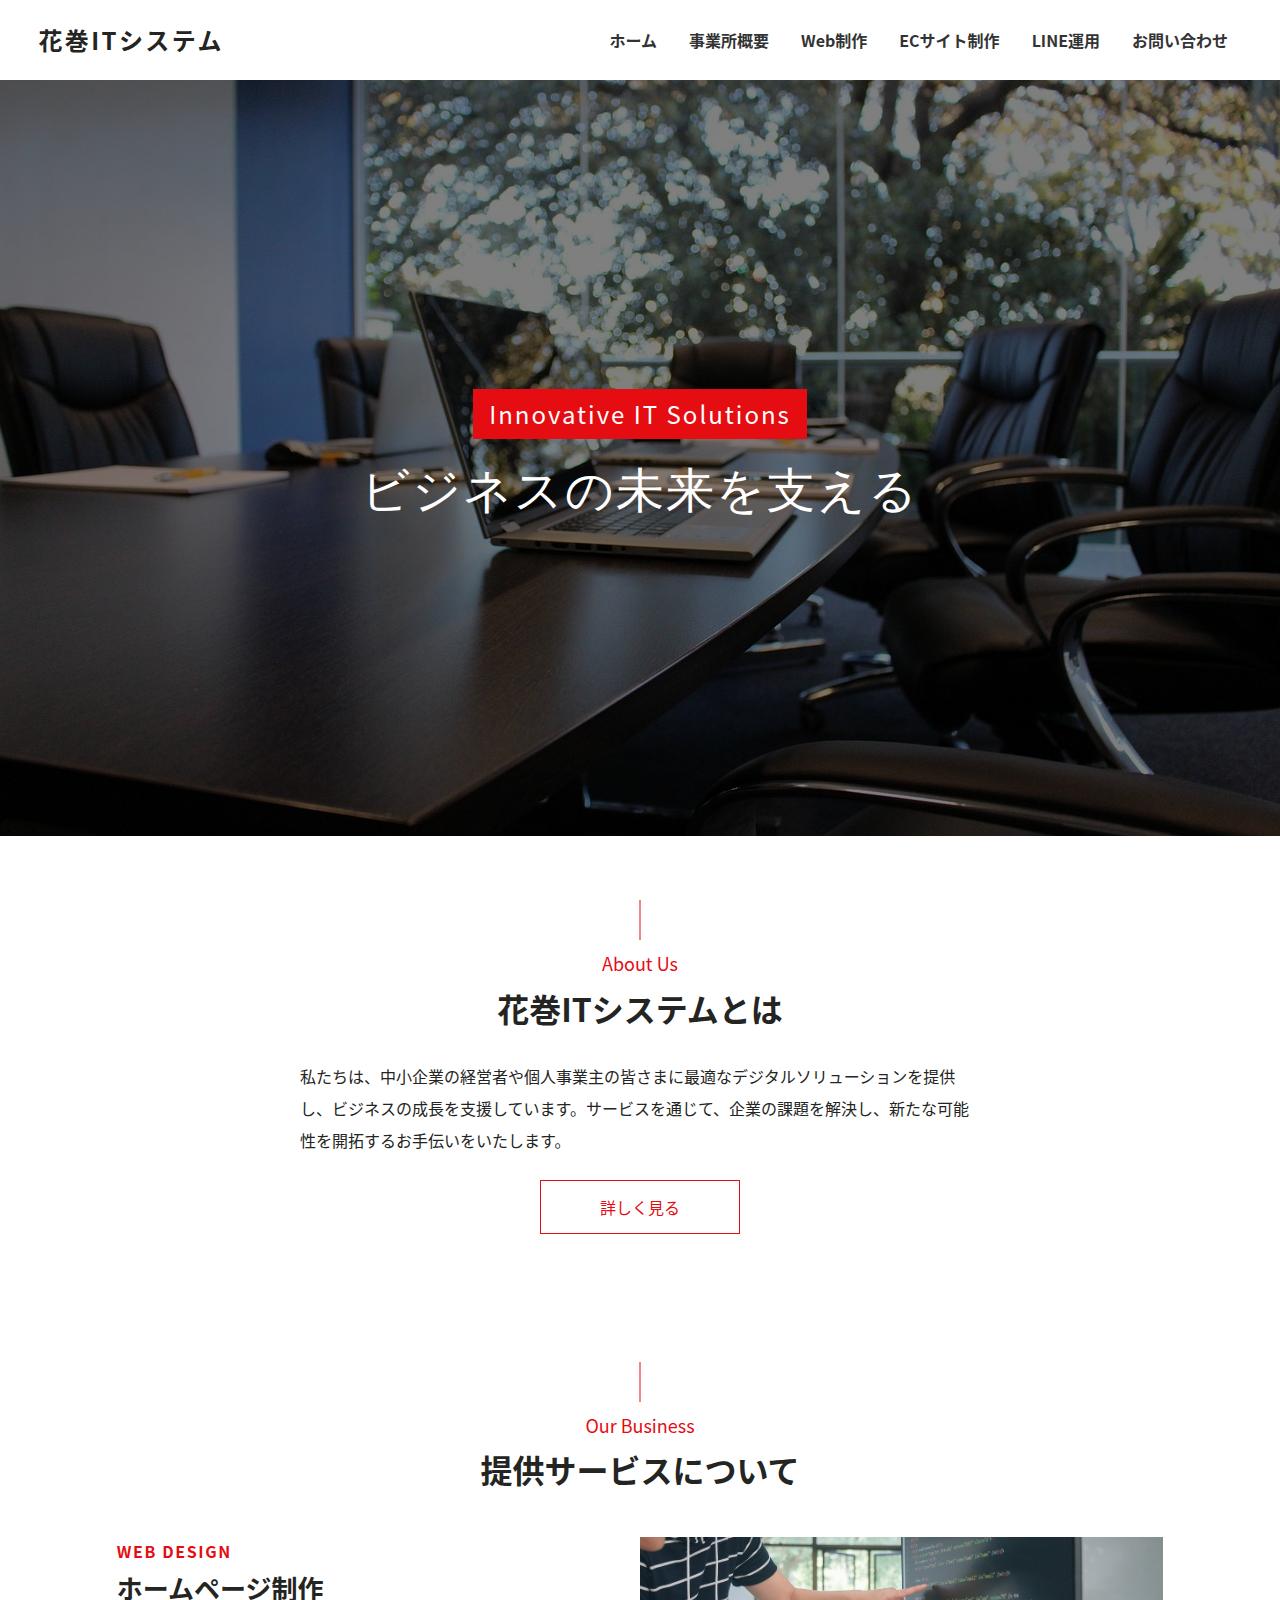
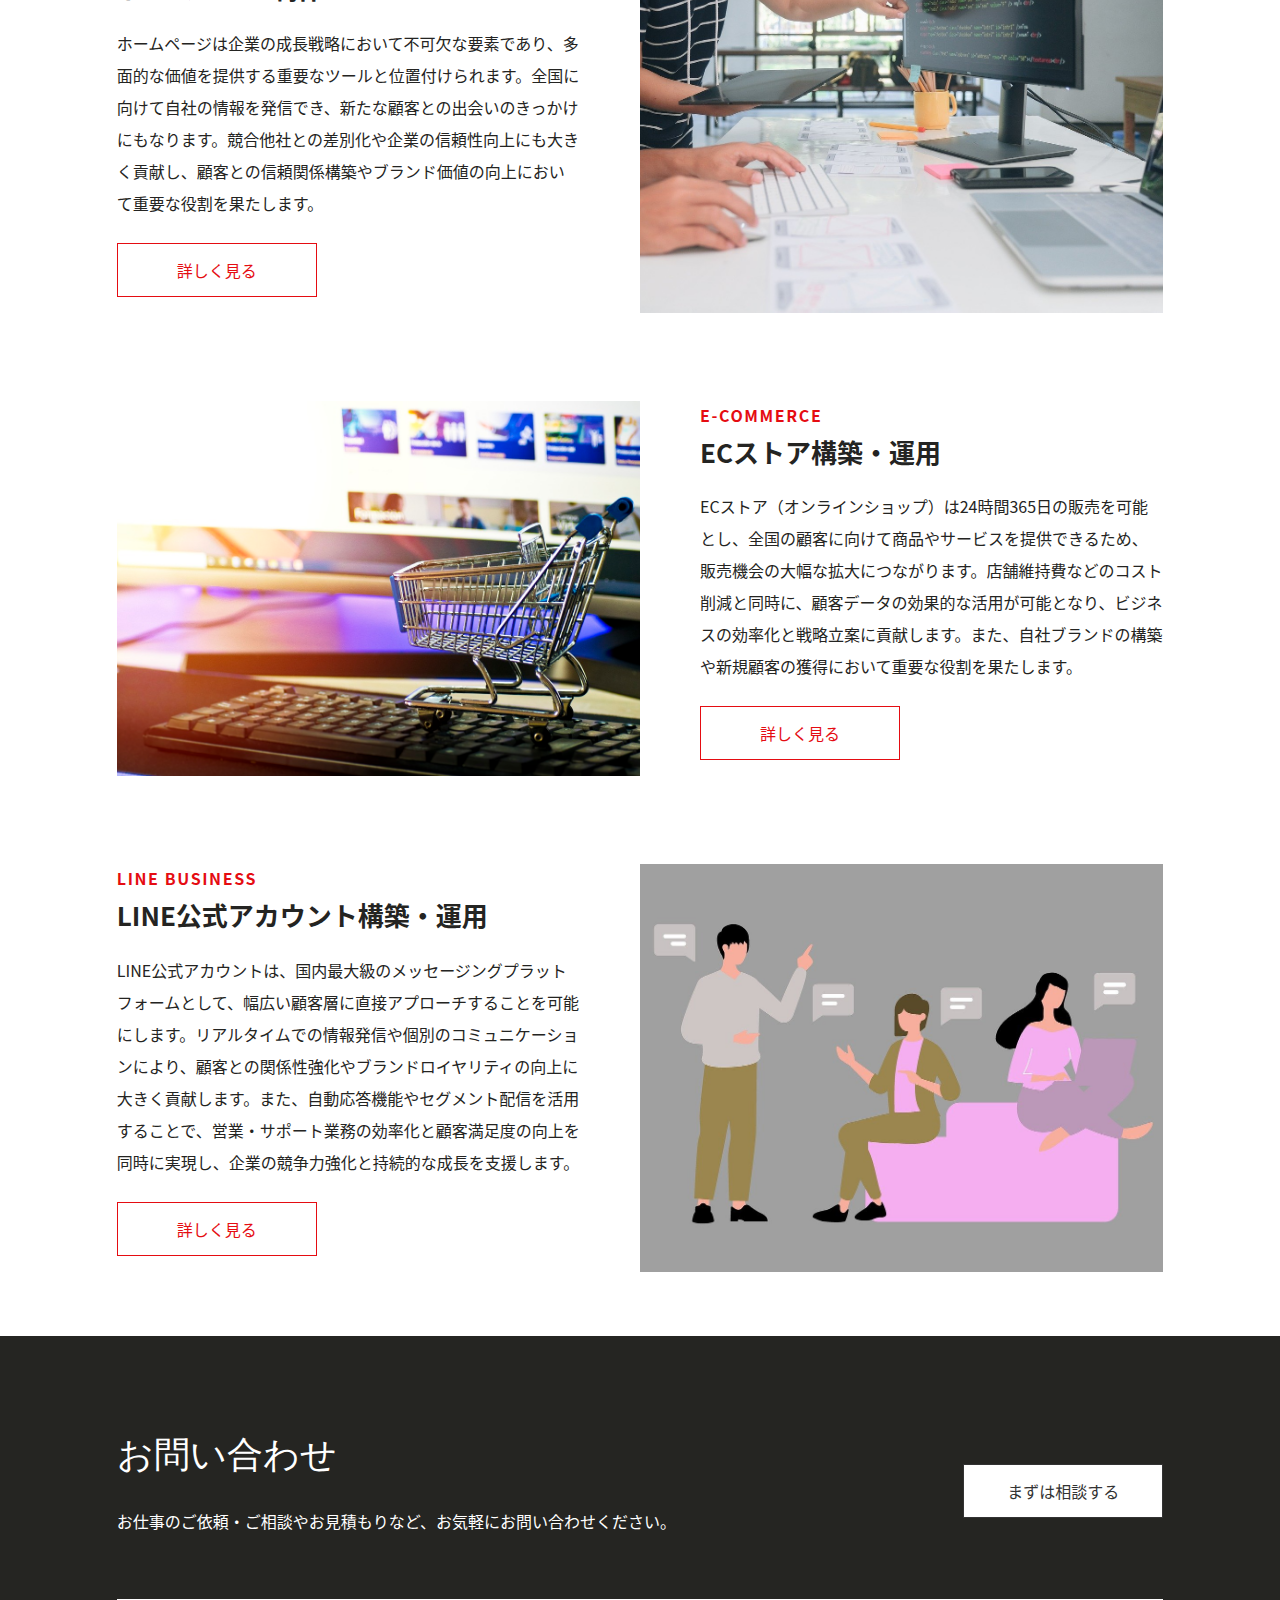
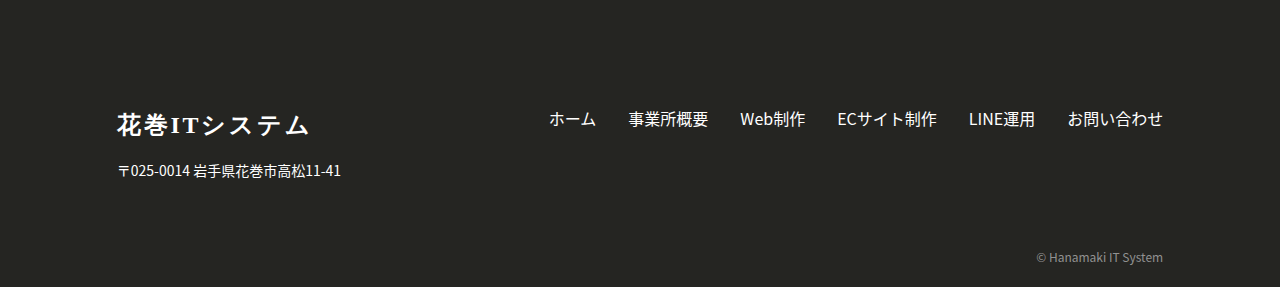
==== index.html @ 88985785 "initial commit" ====
<!DOCTYPE html>
<html lang="ja">
  <head>
    <meta charset="UTF-8" />
    <meta name="viewport" content="width=device-width, initial-scale=1.0" />

    <title>花巻ITシステム</title>

    <link rel="stylesheet" href="css/style.css" />
  </head>
  <body>
    <header class="l-header js-header">
      <div class="l-header__inner">
        <h1 class="l-header__logo">
          <a href="index.html">花巻ITシステム</a>
        </h1>
        <!-- /.l-header__logo -->

        <button
          type="button"
          class="c-hamburger js-btn"
          aria-label="Navigation"
        >
          <span class="c-hamburger__line"></span
          ><!-- /.c-hamburger__line --></button
        ><!-- /.c-hamburger -->
      </div>
      <!-- /.l-header__inner -->

      <nav class="l-header__nav">
        <ul class="l-header__menu">
          <li><a href="index.html">ホーム</a></li>
          <li><a href="company.html">事業所概要</a></li>
          <li><a href="service-web.html">Web制作</a></li>
          <li><a href="service-ec.html">ECサイト制作</a></li>
          <li><a href="service-line.html">LINE運用</a></li>
          <li><a href="contact.html">お問い合わせ</a></li>
        </ul>
        <!-- /.l-header__menu -->
      </nav>
    </header>
    <!-- /.l-header -->

    <div class="p-mainVisual">
      <div class="l-inner">
        <div class="p-mainVisual__copy">
          <p>innovative IT solutions</p>
          <h1>ビジネスの未来を支える</h1>
        </div>
        <!-- /.p-mainVisual__copy -->
      </div>
      <!-- /.l-inner -->
    </div>
    <!-- /.p-mainVisual -->

    <div class="p-about-top">
      <div class="l-inner">
        <div class="c-heading-top">
          <span class="c-heading-top-en">about us</span
          ><!-- /.c-heading-top-en -->
          <h2 class="c-heading-top-h2">花巻ITシステムとは</h2>
          <!-- /.c-heading-top-h2 -->
        </div>
        <!-- /.c-heading-top -->

        <div class="c-rich-text">
          <p>
            私たちは、中小企業の経営者や個人事業主の皆さまに最適なデジタルソリューションを提供し、ビジネスの成長を支援しています。サービスを通じて、企業の課題を解決し、新たな可能性を開拓するお手伝いをいたします。
          </p>
        </div>
        <!-- /.c-rich-text -->

        <div class="c-button c-button-center">
          <a href="" class="c-button-link">詳しく見る</a
          ><!-- /.c-button-link -->
        </div>
        <!-- /.c-button -->
      </div>
      <!-- /.l-inner -->
    </div>
    <!-- /.p-about-top -->

    <div class="p-service-top">
      <div class="l-inner">
        <div class="c-heading-top">
          <span class="c-heading-top-en">our business</span
          ><!-- /.c-heading-top-en -->
          <h2 class="c-heading-top-h2">提供サービスについて</h2>
          <!-- /.c-heading-top-h2 -->
        </div>
        <!-- /.c-heading-top -->

        <div class="p-service-top-contents">
          <div class="p-service-top-item">
            <div class="p-top-service-item-texts">
              <div class="p-service-top-item-heading">
                <span>web design</span>
                <h3>ホームページ制作</h3>
              </div>
              <!-- /.p-service-top-item-heading -->

              <div class="p-service-top-item-text">
                <p>
                  ホームページは企業の成長戦略において不可欠な要素であり、多面的な価値を提供する重要なツールと位置付けられます。全国に向けて自社の情報を発信でき、新たな顧客との出会いのきっかけにもなります。競合他社との差別化や企業の信頼性向上にも大きく貢献し、顧客との信頼関係構築やブランド価値の向上において重要な役割を果たします。
                </p>
              </div>
              <!-- /.p-service-top-item-text -->

              <div class="c-button">
                <a href="" class="c-button-link">詳しく見る</a
                ><!-- /.c-button-link -->
              </div>
              <!-- /.c-button -->
            </div>
            <!-- /.p-top-service-item-texts -->

            <div class="p-top-service-item-media">
              <img src="images/top/top-service01.jpg" alt="" />
            </div>
            <!-- /.p-top-service-item-media -->
          </div>
          <!-- /.p-service-top-item -->

          <div class="p-service-top-item">
            <div class="p-top-service-item-texts">
              <div class="p-service-top-item-heading">
                <span>e-commerce</span>
                <h3>ECストア構築・運用</h3>
              </div>
              <!-- /.p-service-top-item-heading -->

              <div class="p-service-top-item-text">
                <p>
                  ECストア（オンラインショップ）は24時間365日の販売を可能とし、全国の顧客に向けて商品やサービスを提供できるため、販売機会の大幅な拡大につながります。店舗維持費などのコスト削減と同時に、顧客データの効果的な活用が可能となり、ビジネスの効率化と戦略立案に貢献します。また、自社ブランドの構築や新規顧客の獲得において重要な役割を果たします。
                </p>
              </div>

              <!-- /.p-service-top-item-text -->

              <div class="c-button">
                <a href="" class="c-button-link">詳しく見る</a
                ><!-- /.c-button-link -->
              </div>
              <!-- /.c-button -->
            </div>
            <!-- /.p-top-service-item-texts -->

            <div class="p-top-service-item-media">
              <img src="images/top/top-service02.jpg" alt="" />
            </div>
            <!-- /.p-top-service-item-media -->
          </div>
          <!-- /.p-service-top-item -->

          <div class="p-service-top-item">
            <div class="p-top-service-item-texts">
              <div class="p-service-top-item-heading">
                <span>line business</span>
                <h3>LINE公式アカウント構築・運用</h3>
              </div>
              <!-- /.p-service-top-item-heading -->

              <div class="p-service-top-item-text">
                <p>
                  LINE公式アカウントは、国内最大級のメッセージングプラットフォームとして、幅広い顧客層に直接アプローチすることを可能にします。リアルタイムでの情報発信や個別のコミュニケーションにより、顧客との関係性強化やブランドロイヤリティの向上に大きく貢献します。また、自動応答機能やセグメント配信を活用することで、営業・サポート業務の効率化と顧客満足度の向上を同時に実現し、企業の競争力強化と持続的な成長を支援します。
                </p>
              </div>
              <!-- /.p-service-top-item-text -->

              <div class="c-button">
                <a href="" class="c-button-link">詳しく見る</a
                ><!-- /.c-button-link -->
              </div>
              <!-- /.c-button -->
            </div>
            <!-- /.p-top-service-item-texts -->

            <div class="p-top-service-item-media">
              <img src="images/top/top-service03.jpg" alt="" />
            </div>
            <!-- /.p-top-service-item-media -->
          </div>
          <!-- /.p-service-top-item -->
        </div>
        <!-- /.p-service-top-contents -->
      </div>
      <!-- /.l-inner -->
    </div>
    <!-- /.p-service-top -->

    <footer class="l-footer">
      <div class="l-footer__inner">
        <div class="c-cta">
          <div class="c-cta__texts">
            <h2 class="c-cta__heading">お問い合わせ</h2>
            <!-- /.c-cta__heading -->
            <p class="c-cta__text">
              お仕事のご依頼・ご相談やお見積もりなど、お気軽にお問い合わせください。
            </p>
            <!-- /.c-cta__text -->
          </div>
          <!-- /.c-cta__texts -->

          <div class="c-button">
            <a href="contact.html" class="c-button-link c-button-link-white"
              >まずは相談する</a
            ><!-- /.c-button__link-white -->
          </div>
          <!-- /.c-button -->
        </div>
        <!-- /.c-cta -->

        <div class="l-footer__contents">
          <div class="l-footer__info">
            <h1 class="l-footer__logo">花巻ITシステム</h1>
            <!-- /.l-footer__logo -->
            <p class="l-footer__address">〒025-0014 岩手県花巻市高松11-41</p>
            <!-- /.l-footer__address -->
          </div>
          <!-- /.l-footer__info -->

          <nav class="l-footer__nav">
            <ul class="l-footer__menu">
              <li class="l-footer__item"><a href="index.html">ホーム</a></li>
              <!-- /.l-footer__item -->
              <li class="l-footer__item">
                <a href="company.html">事業所概要</a>
              </li>
              <!-- /.l-footer__item -->
              <li class="l-footer__item">
                <a href="service-web.html">Web制作</a>
              </li>
              <!-- /.l-footer__item -->
              <li class="l-footer__item">
                <a href="service-ec.html">ECサイト制作</a>
              </li>
              <!-- /.l-footer__item -->
              <li class="l-footer__item">
                <a href="service-line.html">LINE運用</a>
              </li>
              <!-- /.l-footer__item -->
              <li class="l-footer__item">
                <a href="contact.html">お問い合わせ</a>
              </li>
              <!-- /.l-footer__item -->
            </ul>
            <!-- /.l-footer__menu -->
          </nav>
          <!-- /.l-footer__nav -->
        </div>
        <!-- /.l-footer__contents -->

        <small class="l-footer__copy">&copy; Hanamaki IT System</small>
      </div>
      <!-- /.l-footer__inner -->
    </footer>
    <!-- /.l-footer -->

    <script
      src="https://code.jquery.com/jquery-3.6.3.min.js"
      integrity="sha256-pvPw+upLPUjgMXY0G+8O0xUf+/Im1MZjXxxgOcBQBXU="
      crossorigin="anonymous"
    ></script>
    <script src="js/main.js"></script>
  </body>
</html>
---- css/style.css ----
@charset "UTF-8";
/* A Modern CSS Reset */
*, *::before, *::after {
  box-sizing: border-box;
}

body, h1, h2, h3, h4, p, figure, blockquote, dl, dd {
  margin: 0;
}

ul[role=list], ol[role=list] {
  list-style: none;
}

html:focus-within {
  scroll-behavior: smooth;
}

body {
  min-height: 100vh;
  text-rendering: optimizeSpeed;
  line-height: 1.5;
}

a:not([class]) {
  -webkit-text-decoration-skip: ink;
          text-decoration-skip-ink: auto;
}

img, picture {
  max-width: 100%;
  height: auto;
  display: block;
}

input, button, textarea, select {
  font: inherit;
}

@media (prefers-reduced-motion: reduce) {
  html:focus-within {
    scroll-behavior: auto;
  }
  *, *::before, *::after {
    animation-duration: 0.01ms !important;
    animation-iteration-count: 1 !important;
    transition-duration: 0.01ms !important;
    scroll-behavior: auto !important;
  }
}
ul, ol, dd {
  margin: 0;
  padding: 0;
  list-style: none;
}

input,
button,
select,
textarea {
  -webkit-appearance: none;
  -moz-appearance: none;
  appearance: none;
  background: transparent;
  border: none;
  border-radius: 0;
  font: inherit;
  outline: none;
}

textarea {
  resize: vertical;
}

input[type=checkbox],
input[type=radio] {
  display: none;
}

input[type=submit],
input[type=button],
label,
button,
select {
  cursor: pointer;
}

select::-ms-expand {
  display: none;
}

/*================================
	ブレイクポイント
=================================*/
/*================================
	色設定
=================================*/
/*================================
	全体共通
=================================*/
body {
  font-family: "Noto Sans", "Noto Sans CJK JP", "Noto Sans CJK JP Subset", "Yu Gothic Medium", "游ゴシック Medium", "Yu Gothic", "游ゴシック", YuGothic, "ヒラギノ角ゴ Pro W3", "Hiragino Kaku Gothic Pro", "メイリオ", "Meiryo";
  font-weight: 500;
  color: #242422;
  line-height: 1.75;
}

a {
  color: inherit;
  cursor: pointer;
  text-decoration: none;
}

li {
  list-style: none;
}

.l-header {
  height: 60px;
  width: 100%;
  z-index: 100;
  position: relative;
}

.l-header__inner {
  max-width: 1440px;
  margin: 0 auto;
}

.l-header__logo {
  width: 200px;
  font-size: clamp(1.25rem, 1.159rem + 0.45vw, 1.5rem);
  letter-spacing: 0.1em;
  position: absolute;
  top: 50%;
  left: 3%;
  transform: translateY(-50%);
  z-index: 1000;
}
.l-header__logo a {
  position: relative;
}
.l-header__logo img {
  width: 100px;
}

.l-header__menu li {
  font-weight: bold;
}

@media not all and (min-width: 1024px) {
  /* メニューのスタイリング */
  .l-header__inner {
    padding: 8px 16px;
    margin: 0 auto;
  }
  .l-header__nav {
    position: fixed;
    right: -100%; /* メニューの位置マイナス指定で画面外に */
    width: 100%;
    height: 100vh;
    background: #fff;
    transition: 0.3s;
  }
  .l-header__menu {
    display: flex;
    flex-direction: column;
    z-index: 100;
  }
  .l-header__menu li {
    display: flex;
    align-items: center;
    padding: 24px;
    border-bottom: 1px solid #ececec;
    letter-spacing: 0.1em;
    font-size: 14px;
    position: relative;
  }
  .l-header__menu li:first-child {
    border-top: 1px solid #ececec;
  }
  .l-header__menu a {
    position: relative;
    padding-left: 24px;
  }
  .l-header__menu a:before {
    position: absolute;
    content: "";
    width: 12px;
    height: 12px;
    background: url(../images/header/arrow-menu.svg) no-repeat center center/contain;
    left: 0;
    top: 50%;
    transform: translateY(-50%);
  }
  .l-header__menu a:hover {
    color: #e50c12;
  }
  .l-header__nav.open {
    position: absolute;
    right: 0; /* メニューオープン時位置0にして画面内に */
    z-index: 100;
    top: 60px;
  }
}
/* 1024px以上のスタイリング */
@media (min-width: 1024px) {
  .l-header {
    height: 80px;
  }
  .l-header__logo {
    width: 300px;
  }
  .l-header__nav {
    display: flex;
    position: static;
    justify-content: flex-end;
    height: 80px;
    margin-right: 36px;
  }
  .l-header__menu {
    /* メニューを横に */
    display: flex;
    justify-content: flex-end;
    flex-direction: row;
    align-items: center;
    background: none;
  }
  .l-header__menu li {
    color: #333;
    padding: 16px;
    border-bottom: none;
  }
  .l-header__menu li:hover {
    color: #e50c12;
  }
}
.current-menu-item {
  color: #e50c12;
}

.l-inner {
  max-width: 1200px;
  padding-right: 6%;
  padding-left: 6%;
  margin: 0 auto;
}

.l-footer {
  background: #252522;
  padding: 64px 0 12px;
}

.l-footer__inner {
  max-width: 1200px;
  padding-right: 6%;
  padding-left: 6%;
  margin: 0 auto;
}

.l-footer__contents {
  color: #fff;
  margin-top: 64px;
  display: flex;
  flex-direction: column;
  gap: 24px;
}

.l-footer__logo {
  font-family: "Cormorant Garamond", serif;
  font-size: clamp(1.2rem, 0.5rem + 1.25vw, 1.5rem);
  color: #fff;
  letter-spacing: 0.175rem;
}

.l-footer__address {
  margin-top: 12px;
  font-size: 14px;
}

.l-footer__item {
  margin-bottom: 16px;
}

.l-footer__copy {
  font-size: 12px;
  color: #919191;
  margin-top: 40px;
  display: block;
}

@media (min-width: 1024px) {
  .l-footer {
    padding: 88px 0 20px;
  }
  .l-footer__contents {
    flex-direction: row;
    justify-content: space-between;
    padding-top: 40px;
  }
  .l-footer__menu {
    display: flex;
    gap: 32px;
  }
  .l-footer__copy {
    margin-top: 64px;
    text-align: right;
  }
}
.l-footer-contact {
  background: #fff;
  padding: 0 0 12px;
}
.l-footer-contact .l-footer__copy {
  text-align: center;
}

.l-pageHeader {
  padding: 56px 0;
  background: #0d2d71;
  position: relative;
  z-index: 1;
}
.l-pageHeader:after {
  content: "";
  position: absolute;
  top: 0;
  left: 0;
  height: 100%;
  width: 100%;
  background: rgba(0, 0, 0, 0.4);
  z-index: 1;
}

.l-pageHeader__text {
  color: #fff;
  text-align: center;
  z-index: 2;
  position: relative;
}
.l-pageHeader__text h2 {
  font-weight: normal;
  line-height: 1.2;
  font-size: clamp(1.375rem, 0.966rem + 2.05vw, 2.5rem);
  letter-spacing: 2px;
}
.l-pageHeader__text span {
  color: #fff;
  letter-spacing: 0.04em;
  font-size: clamp(0.875rem, 0.784rem + 0.45vw, 1.125rem);
  text-transform: capitalize;
}

.l-pageHeader__heading {
  text-align: center;
}
.l-pageHeader__heading span {
  font-size: 24px;
  text-transform: uppercase;
  color: #fff;
  font-weight: bold;
  line-height: 1.1;
  letter-spacing: 1px;
  text-shadow: 0 0 20px rgba(0, 0, 0, 0.6);
}

@media (min-width: 1024px) {
  .l-pageHeader {
    padding: 64px 0;
  }
}
/* ハンバーガーメニュー */
.c-hamburger {
  position: absolute;
  z-index: 100;
  right: 0;
  top: 0;
  width: 60px;
  height: 60px;
  background-color: #fff;
  border: 0;
  outline: 0;
  cursor: pointer;
  display: flex;
  flex-direction: column;
  justify-content: center;
}

/* ハンバーガーメニューの基準線 */
.c-hamburger__line {
  display: block;
  position: relative;
  width: 24px;
  height: 1px;
  background-color: #e50c12;
  transition: 0.2s;
  margin: 0 auto;
}

/* ハンバーガーメニューの上下線 */
.c-hamburger__line::before, .c-hamburger__line::after {
  content: "";
  position: absolute;
  width: 100%;
  height: 1px;
  background-color: #e50c12;
  transition: 0.5s;
  left: 0;
}

.c-hamburger__line::before {
  transform: translateY(-10px); /* 上の線の位置 */
}

.c-hamburger__line::after {
  transform: translateY(10px); /* 下の線の位置 */
}

/* メニューオープン時 */
.c-hamburger__line.open {
  background-color: transparent; /* 真ん中の線を透明に */
}

.c-hamburger__line.open::before, .c-hamburger__line.open::after {
  content: "";
  background-color: #e50c12;
  transition: 0.2s;
}

.c-hamburger__line.open::before {
  transform: rotate(45deg); /* 上の線を傾ける */
}

.c-hamburger__line.open::after {
  transform: rotate(-45deg); /* したの線を傾ける */
}

@media (min-width: 1024px) {
  .c-hamburger {
    display: none;
  }
}
.c-button {
  position: relative;
}
@media (min-width: 768px) {
  .c-button {
    width: 200px;
  }
}

.c-button-link {
  color: #e50c12;
  text-align: center;
  background: #fff;
  border: 1px solid #e50c12;
  padding: 12px 16px;
  letter-spacing: 0.1sem;
  margin: 24px auto 0;
  display: block;
  transition: 0.4s;
  position: relative;
}
@media (min-width: 768px) {
  .c-button-link {
    width: 200px;
    margin-left: 0;
  }
}
.c-button-link:hover {
  background: #333;
  color: #fff;
  border: 1px solid #333;
}

.c-button-center {
  margin-left: auto;
  margin-right: auto;
}

.c-button-link-white {
  color: #333;
  border: 1px solid #333;
}
.c-button-link-white:hover {
  color: #333;
  background: #ddd;
  text-decoration: underline;
}

.c-cta {
  color: #fff;
  border-bottom: 1px solid #fff;
  padding-bottom: 88px;
}

.c-cta__heading {
  font-family: "游明朝", "Yu Mincho", YuMincho, "Hiragino Mincho Pro", serif;
  font-weight: normal;
  font-size: clamp(1.5rem, 0.75rem + 1.88vw, 2.25rem);
}

.c-cta__text {
  margin-top: clamp(0.75rem, 0.25rem + 1.25vw, 1.25rem);
}

@media (min-width: 1024px) {
  .c-cta {
    display: flex;
    justify-content: space-between;
    align-items: center;
    padding-bottom: 64px;
  }
}
.c-section {
  padding: 40px 0;
}

.c-section + .c-section {
  padding-top: 0;
}

.c-section__heading h2 {
  position: relative;
  text-align: center;
  padding-top: 16px;
}

@media (min-width: 1024px) {
  .c-section {
    padding: 64px 0;
  }
}
.c-table {
  padding: 32px 0;
}

.c-table table {
  border-collapse: collapse;
  width: 100%;
  max-width: 640px;
  margin: 0 auto;
}
.c-table table th {
  text-align: left;
}
.c-table table th span {
  font-size: 14px;
}
.c-table table td span {
  font-size: 14px;
}

@media not all and (min-width: 1024px) {
  .c-table tr {
    border-top: 1px solid #eaeaea;
    border-bottom: 1px solid #eaeaea;
  }
  .c-table th {
    display: block;
    padding: 20px 12px 8px;
    font-size: 18px;
  }
  .c-table td {
    display: block;
    padding: 8px 0 20px 12px;
  }
}
@media (min-width: 1024px) {
  .c-table th {
    padding: 24px;
    border-top: 1px solid #eaeaea;
    border-bottom: 1px solid #eaeaea;
    width: 160px;
    vertical-align: top;
  }
  .c-table td {
    padding: 24px;
    border-top: 1px solid #eaeaea;
    border-bottom: 1px solid #eaeaea;
  }
}
.c-table__list li {
  position: relative;
  padding-left: 12px;
  margin-top: 4px;
}
.c-table__list li:before {
  position: absolute;
  top: 50%;
  left: 0%;
  transform: translateY(-50%);
  content: "";
  width: 4px;
  height: 4px;
  margin-right: 8px;
  display: inline-block;
  background-color: #333;
  border-radius: 50%;
}

.c-article {
  padding: 40px 0 60px;
  max-width: 740px;
  margin: 0 auto;
}

.c-article__header h1 {
  font-size: 20px;
  padding-top: 12px;
}

.c-article__thumb {
  margin-top: 16px;
}
.c-article__thumb img {
  margin-top: 32px;
  max-height: 440px;
  -o-object-fit: cover;
     object-fit: cover;
  width: 100%;
}

.c-article__body {
  margin-top: 32px;
}
.c-article__body h2 {
  font-size: 20px;
}
.c-article__body p {
  margin-top: 32px;
}
.c-article__body img {
  margin-top: 32px;
  max-height: 440px;
  -o-object-fit: cover;
     object-fit: cover;
  width: 100%;
}

@media (min-width: 1024px) {
  .c-article__header h1 {
    font-size: 28px;
  }
  .c-article__body h2 {
    font-size: 24px;
  }
}
.c-heading-top-en {
  display: block;
  text-align: center;
  font-size: clamp(0.875rem, 0.784rem + 0.45vw, 1.125rem);
  color: #e50c12;
  text-transform: capitalize;
  position: relative;
  padding-top: 32px;
}
@media (min-width: 768px) {
  .c-heading-top-en {
    padding-top: 48px;
  }
}
.c-heading-top-en::before {
  content: "";
  position: absolute;
  width: 1px;
  height: 24px;
  background-color: #e50c12;
  top: 0;
  left: 50%;
  transform: translateX(-50%);
}
@media (min-width: 768px) {
  .c-heading-top-en::before {
    height: 40px;
  }
}

.c-heading-top-h2 {
  text-align: center;
  font-size: clamp(1.25rem, 0.977rem + 1.36vw, 2rem);
}

.c-heading-top-white {
  color: #fff;
}

.c-rich-text {
  max-width: 680px;
  margin: 24px auto 0;
  line-height: 2;
}

.c-functions {
  padding: 60px 0 40px;
  background: #252522;
}

.c-functions__item {
  margin-bottom: 40px;
}
.c-functions__item img {
  margin: 0 auto;
  width: 120px;
}
.c-functions__item h3 {
  font-size: clamp(1.125rem, 1.08rem + 0.23vw, 1.25rem);
  text-align: center;
  margin-top: 16px;
  color: #fff;
}
.c-functions__item p {
  margin-top: 12px;
  padding: 8px 12px;
  background: #fafafa;
  border-radius: 4px;
}

@media (min-width: 768px) {
  .c-functions__content {
    display: flex;
    flex-wrap: wrap;
    justify-content: space-between;
  }
  .c-functions__item {
    position: relative;
    width: 44%;
  }
}
@media (min-width: 1024px) {
  .c-functions {
    padding: 120px 0;
  }
  .c-functions__item {
    width: 30%;
  }
  .c-functions__content {
    margin-top: 34px;
  }
}
.c-support {
  padding: 64px 0;
}

.c-support__item {
  margin-top: 16px;
}
.c-support__item h3 {
  font-size: clamp(1.125rem, 1.08rem + 0.23vw, 1.25rem);
  margin-top: 16px;
  position: relative;
}
.c-support__item h3:before {
  --_size: 1em;
  content: "";
  background: url(../images/common/check.svg) no-repeat center center/contain;
  margin-block: calc((1lh - var(--_size)) / 2);
  padding-right: 16px;
  margin-right: 12px;
}
.c-support__item p {
  margin-top: 8px;
}

@media (min-width: 768px) {
  .c-support__content {
    display: flex;
    justify-content: space-between;
    flex-wrap: wrap;
  }
  .c-support__item {
    width: 31%;
  }
}
.contactTable {
  width: 100%;
}

.contactTable tr {
  height: 100px; /*表組みのheightはmin-heightとして動作します（min-heightは無効）*/
}

.contactTable th {
  width: 32.4%;
  padding: 20px 40px 20px 0;
  vertical-align: middle;
}

.contactTable td {
  padding: 20px 0;
  vertical-align: middle;
}

.contactTable,
.contactTable tbody,
.contactTable tr,
.contactTable th,
.contactTable td {
  display: block;
}

.contactTable tr {
  height: auto;
}

.contactTable th {
  width: 100%;
  padding: 20px 0 0 0;
}

.contactTable td {
  padding: 10px 0 20px 0;
}

/*----------------------------------------
	Form Parts
----------------------------------------*/
/*各フォーム部品の基本スタイルを上書きします*/
.inputField input[type=text],
input[type=email],
input[type=tel],
input[type=url],
input[type=search],
textarea,
select {
  -webkit-appearance: none;
  -moz-appearance: none;
       appearance: none; /*ブラウザ標準スタイルを無効にする*/
  width: 100%;
  padding: 10px 20px;
  background: #fff;
  border: 1px solid #ddd;
  border-radius: 4px;
  font-family: inherit;
}

input[type=number],
input[type=password] {
  width: 100%;
  padding: 10px 20px;
  background: #fff;
  border: 1px solid #707070;
  border-radius: 4px;
}

/*フォーカス時*/
input[type=text]:focus,
input[type=email]:focus,
input[type=tel]:focus,
input[type=url]:focus,
input[type=search]:focus,
textarea:focus,
select:focus,
input[type=number],
input[type=password] {
  outline: none;
  box-shadow: 0 0 5px rgba(55, 149, 47, 0.7);
}

/*エラー時*/
.is-error input[type=text],
.is-error input[type=email],
.is-error input[type=tel],
.is-error input[type=url],
.is-error input[type=number],
.is-error input[type=password],
.is-error textarea,
.is-error select,
.is-error .selectWrap {
  color: #df5656;
  border-color: #df5656;
}

/*select
--------------------------*/
.selectWrap {
  position: relative;
}

.selectWrap::after {
  position: absolute;
  right: 20px;
  top: 0;
  bottom: 0;
  margin: auto;
  content: "";
  display: block;
  width: 10px;
  height: 10px;
  border-right: 2px solid;
  border-bottom: 2px solid;
  transform: rotate(45deg);
}

select::-ms-expand {
  /*IEでもselectの矢印を消す*/
  display: none;
}

/*radio, checkbox
------------------------------------*/
input[type=radio],
input[type=checkbox] {
  opacity: 0; /*透明にして見えなくする*/
  position: absolute; /*本来の配置から切り離す*/
}

/*クリック範囲*/
input[type=radio] + span,
input[type=checkbox] + span {
  display: inline-block;
  position: relative;
  margin: 0 2em 0 0;
  padding: 0.3em 0.3em 0.3em 2em;
  line-height: 1;
  vertical-align: middle;
  cursor: pointer;
}

/*フォーカス時*/
input[type=radio]:focus + span,
input[type=checkbox]:focus + span {
  outline: none;
  box-shadow: 0 0 5px rgba(55, 149, 47, 0.7);
}

/*ラジオボタンスタイル*/
input[type=radio] + span:before {
  content: "";
  position: absolute;
  top: 0.25em;
  left: 0;
  width: 1.375em;
  height: 1.375em;
  border: 1px solid #ccc;
  border-radius: 50%;
  line-height: 1;
  background: #fff;
}

/*ラジオボタンチェック印（未選択）*/
input[type=radio] + span:after {
  content: "";
  display: none;
}

/*ラジオボタンチェック印（選択）*/
input[type=radio]:checked + span:after {
  display: block;
  position: absolute;
  top: 0.45em;
  left: 0.2em;
  width: 1em;
  height: 1em;
  margin: 0;
  padding: 0;
  border-radius: 50%;
  line-height: 1;
}

/*チェックボックススタイル*/
input[type=checkbox] + span:before {
  position: absolute;
  top: 0.3em;
  left: 0;
  content: "";
  width: 1.25em;
  height: 1.25em;
  border: 1px solid #ccc;
  background: #fff;
  line-height: 1;
  vertical-align: middle;
}

/*チェックボックス未チェック時*/
input[type=checkbox] + span:after {
  content: "";
  display: none;
}

/*チェックボックスチェック時*/
input[type=checkbox]:checked + span:after {
  display: block;
  position: absolute;
  top: 0.3em;
  left: 0.4em;
  width: 0.5em;
  height: 1em;
  content: "";
  border-bottom: 3px solid #37952f;
  border-right: 3px solid #37952f;
  transform: rotate(45deg);
}

caption,
th {
  text-align: left;
}

/*----------------------------------------
	Form Layout
----------------------------------------*/
/*サブラベル*/
.inputSubLabel {
  display: block;
  margin-bottom: 5px;
  font-weight: 500;
}

/*必須ラベル*/
.require {
  display: inline-block;
  margin-left: 10px;
  padding: 0 10px;
  color: #fff;
  font-weight: normal;
  font-size: 12px;
  vertical-align: middle;
}

/*注意書き*/
.inputNote {
  margin-top: 10px;
  color: #707070;
  font-size: 12px;
}

/*名前・フリガナ*/
.nameLayout > * + * {
  margin-top: 10px;
}

@media screen and (min-width: 768px), print {
  .nameLayout {
    display: flex;
    justify-content: space-between;
  }
  .nameLayout > * {
    width: 48.68%;
  }
  .nameLayout > * + * {
    margin-top: 0;
  }
}
/*法人・個人*/
.radioList_hr {
  display: flex;
}

/*エラーメッセージ*/
.errorText {
  display: none;
  align-items: center;
  margin-top: 16px;
  color: #df5656;
  font-weight: bold;
}

.inputField.is-error .errorText {
  display: block;
}

.errorText::before {
  content: "";
  display: inline-block;
  width: 1.25em;
  height: 1.25em;
  margin-right: 0.2em;
  background: url(../img/icon_attention.svg) center center/contain no-repeat;
  vertical-align: middle;
}

/*----------------------------------------
	個人情報保護方針チェック
----------------------------------------*/
.privacyBox {
  margin: 0 0 24px;
}
.privacyBox a {
  text-decoration: underline;
  color: #337ab7;
}

.privacyBox__check {
  margin-top: 20px;
  text-align: center;
}

@media screen and (min-width: 768px), print {
  .privacyBox {
    padding: 20px;
    text-align: center;
  }
  .privacyBox__check {
    margin-top: 50px;
  }
}
/*----------------------------------------
	送信ボタン
----------------------------------------*/
.formBtns {
  display: flex;
  justify-content: center;
}

.buttonAction {
  -webkit-appearance: none;
  -moz-appearance: none;
       appearance: none;
  display: block;
  margin: 0;
  padding: 12px;
  width: 100%;
  max-width: 400px;
  border: 2px solid #e50c12;
  background: #e50c12;
  color: #fff;
  text-decoration: none;
  text-align: center;
  letter-spacing: 0.1em;
  transition: opacity 0.3s, color 0.3s;
  cursor: pointer;
}

.buttonAction:hover {
  opacity: 0.7;
}

div.wpcf7 .wpcf7-spinner {
  display: none !important;
}

.p-error {
  padding: 48px 0;
}

.p-error__contents {
  background: #f5f5f5;
  padding: 20px 16px;
  margin: 0 auto;
  max-width: 800px;
}
.p-error__contents h2 {
  color: #e50c12;
  margin-bottom: 12px;
  font-size: 18px;
}

@media (min-width: 768px) {
  .p-error {
    padding: 64px 0;
  }
  .p-error__contents {
    padding: 40px 40px 24px;
  }
  .p-error__contents h2 {
    font-size: 22px;
  }
  .p-error__contents p {
    font-size: 18px;
  }
}
.p-mainVisual {
  background: url(../images/top/mv.jpg) no-repeat center center/cover;
  height: 74vh;
  position: relative;
  display: flex;
  justify-content: center;
  align-items: center;
}
.p-mainVisual::before {
  content: "";
  position: absolute;
  width: 100%;
  height: 100%;
  background: rgba(0, 0, 0, 0.5);
  left: 0;
  top: 50%;
  transform: translateY(-50%);
  z-index: 2;
}

.p-mainVisual__copy {
  position: relative;
  text-align: center;
  color: #fff;
  z-index: 3;
}
.p-mainVisual__copy p {
  font-size: clamp(1rem, 0.818rem + 0.91vw, 1.5rem);
  margin-bottom: 16px;
  letter-spacing: 2px;
  background: #e50c12;
  display: inline-block;
  padding: 4px 16px;
  text-transform: capitalize;
}
.p-mainVisual__copy h1 {
  text-transform: uppercase;
  font-size: clamp(1.5rem, 0.955rem + 2.73vw, 3rem);
  letter-spacing: 2px;
  line-height: 1.5;
  font-family: "Noto Serif JP", serif;
  font-weight: 400;
}

@media (min-width: 1024px) {
  .p-mainVisual {
    height: 84vh;
  }
}
.p-about-top {
  padding: 40px 0;
}

@media (min-width: 768px) {
  .p-about-top {
    padding: 64px 0;
  }
}
.p-service-top {
  padding: 40px 0;
}
@media (min-width: 768px) {
  .p-service-top {
    padding: 64px 0;
  }
}

.p-service-top-contents {
  margin-top: 24px;
}
@media (min-width: 1024px) {
  .p-service-top-contents {
    margin-top: 40px;
  }
}

.p-service-top-item {
  display: grid;
  grid-template: "text" 1fr "image" auto/1fr;
  gap: 0 0;
}
@media (min-width: 768px) {
  .p-service-top-item {
    grid-template: "text image" 1fr/1fr 50%;
    gap: 0 60px;
  }
}

@media (min-width: 768px) {
  .p-service-top-item:nth-child(2n) {
    grid-template: "image text" 1fr/50% 1fr;
    gap: 0 60px;
  }
}

.p-service-top-item + .p-service-top-item {
  padding-top: 40px;
}
@media (min-width: 1024px) {
  .p-service-top-item + .p-service-top-item {
    padding-top: 88px;
  }
}

.p-top-service-item-texts {
  grid-area: text;
  margin-bottom: 16px;
}

.p-service-top-item-heading span {
  text-transform: uppercase;
  font-size: clamp(0.875rem, 0.83rem + 0.23vw, 1rem);
  color: #e50c12;
  font-weight: bold;
  letter-spacing: 0.1em;
}
.p-service-top-item-heading h3 {
  font-size: clamp(1.125rem, 0.943rem + 0.91vw, 1.625rem);
}

.p-service-top-item-text {
  margin-top: 16px;
  line-height: 2;
}

.p-top-service-item-media {
  grid-area: image;
}

.p-top-service-item-media img {
  -o-object-fit: cover;
     object-fit: cover;
  height: 100%;
}

.p-contact__body {
  max-width: 720px;
  margin: 0 auto;
}

.p-contact__form {
  background: #fafafa;
  padding: 0 12px 24px;
  margin-top: 24px;
}

.p-contact__lead p {
  margin-bottom: 12px;
}

@media (min-width: 768px) {
  .p-contact__form {
    margin-top: 40px;
    padding: 20px 32px 60px;
  }
}
.p-contact__tel {
  text-align: center;
  line-height: 1.4;
  background: #f7f7f7;
  padding: 24px 0;
  margin-top: 32px;
  margin-bottom: 40px;
}
.p-contact__tel a {
  display: inline-block;
  font-size: 32px;
  letter-spacing: 1px;
  position: relative;
}
.p-contact__tel a small {
  font-size: 18px;
  text-transform: uppercase;
}
.p-contact__tel span {
  font-size: 14px;
  display: block;
  padding-top: 8px;
}
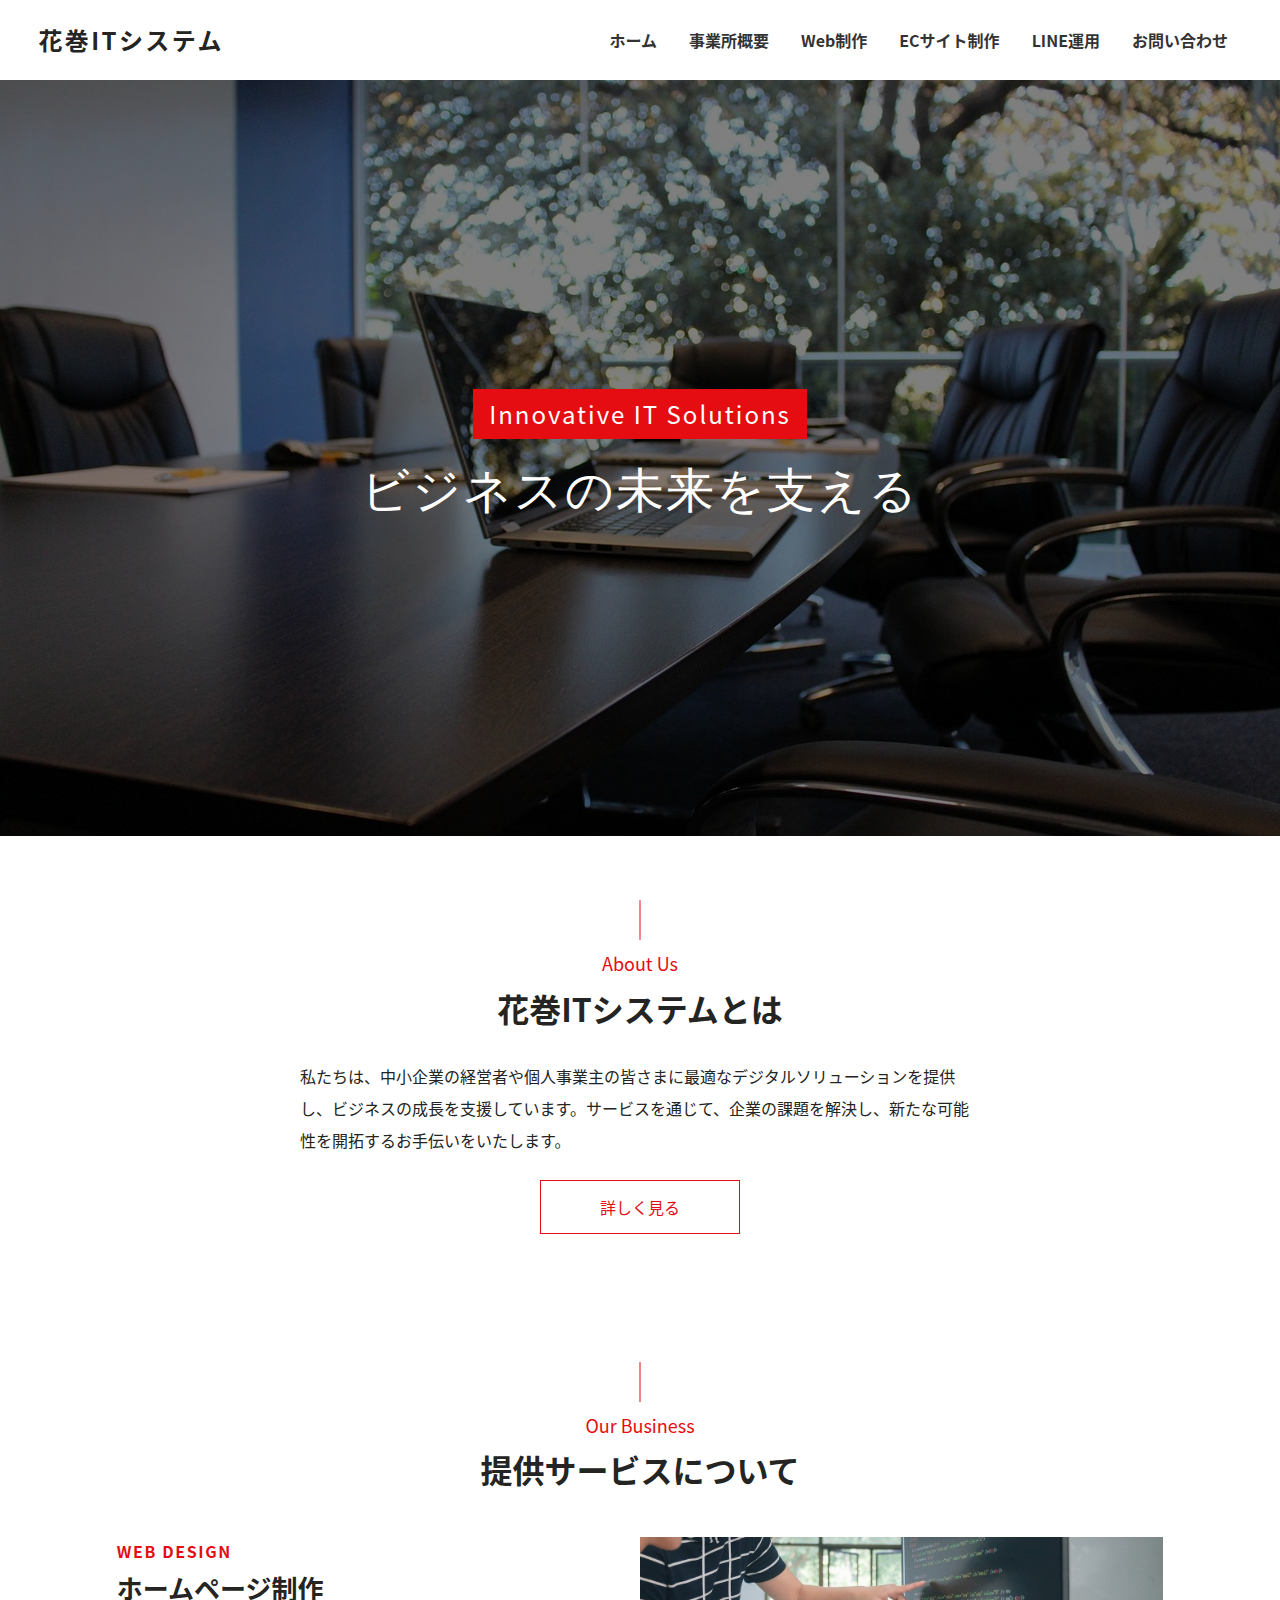
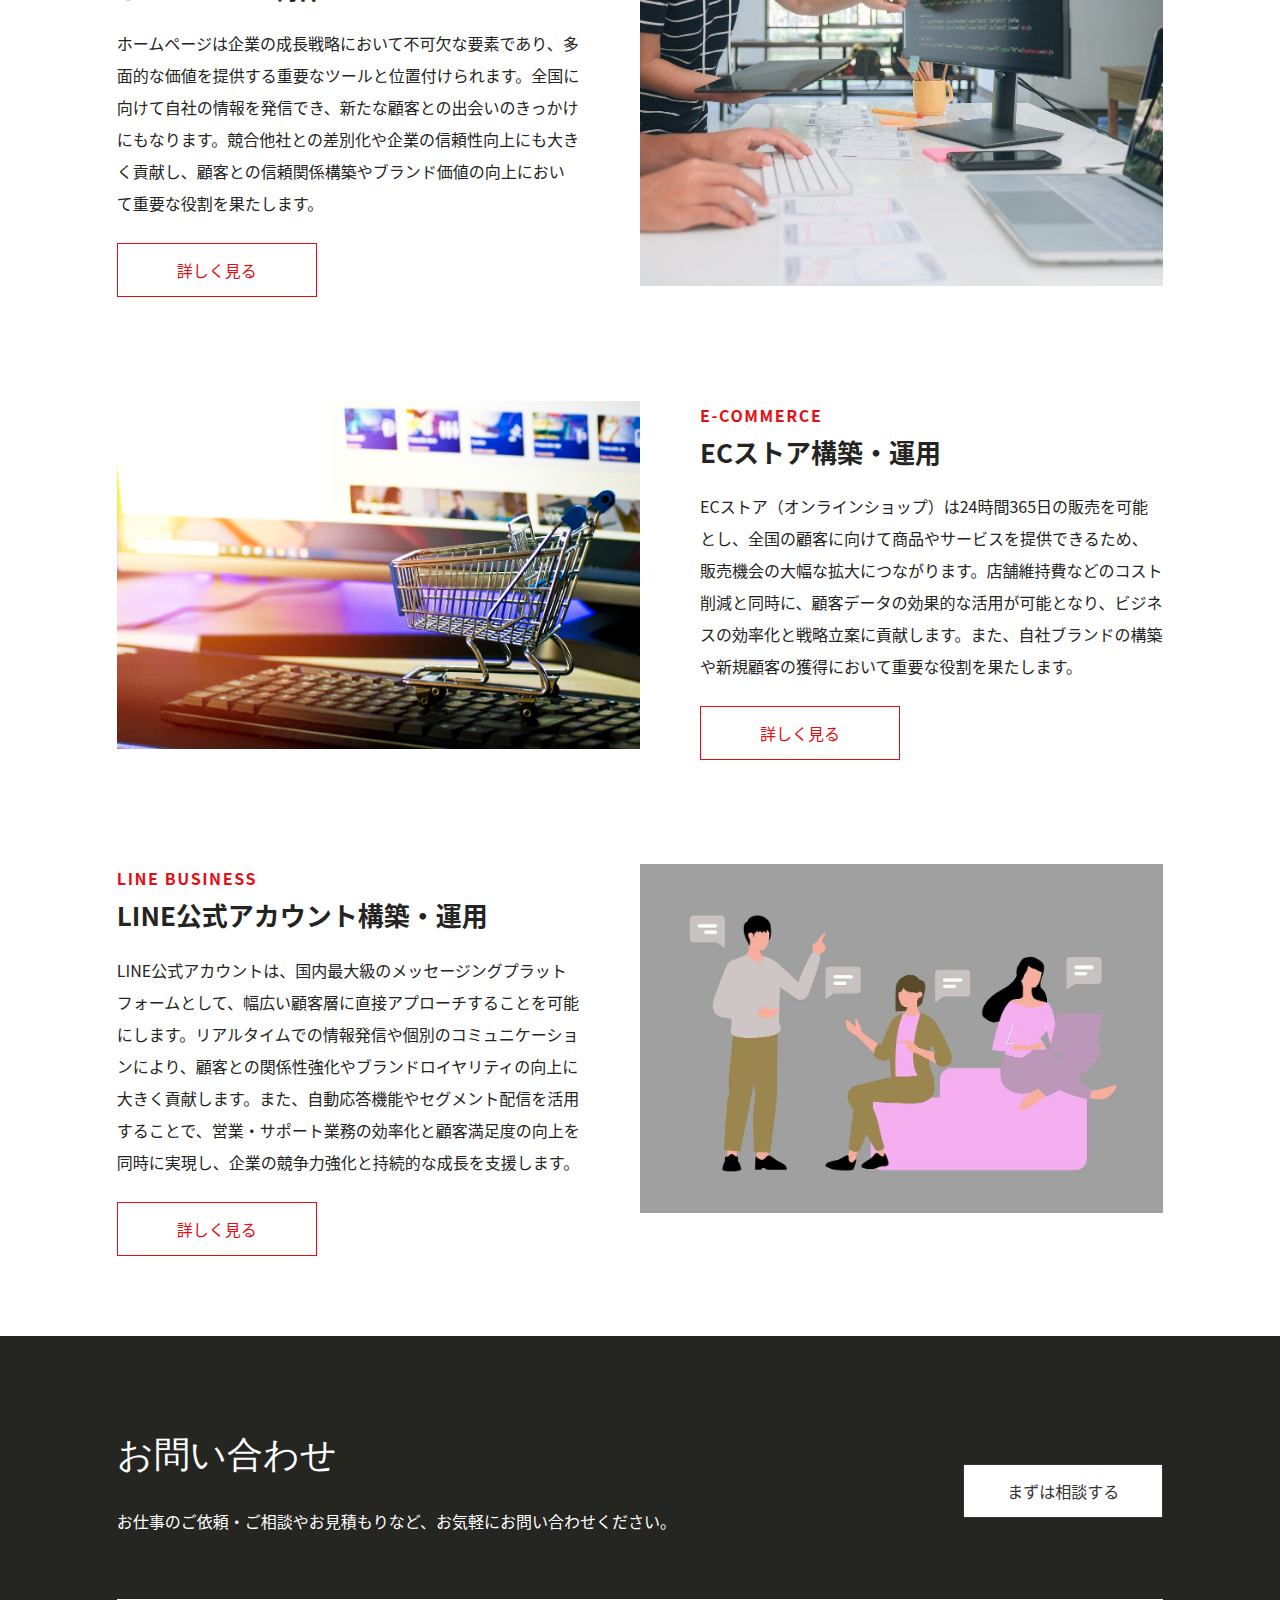
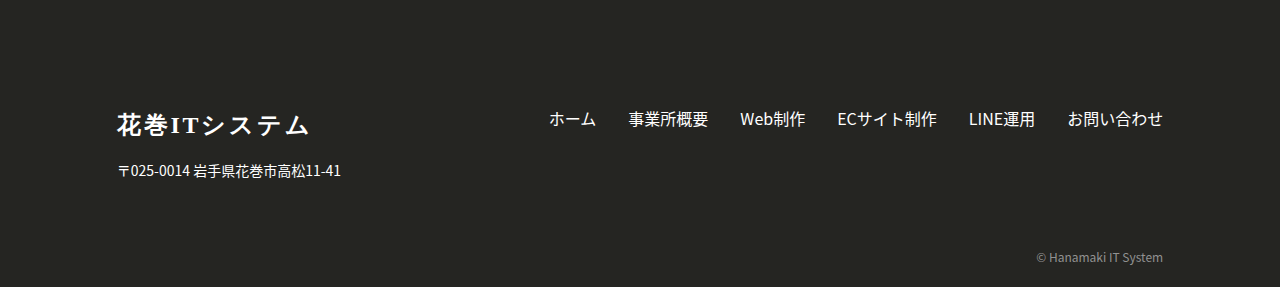
==== commit edf835fa: "commit" ====
--- a/index.html
+++ b/index.html
@@ -71,7 +71,7 @@
         <!-- /.c-rich-text -->
 
         <div class="c-button c-button-center">
-          <a href="" class="c-button-link">詳しく見る</a
+          <a href="company.html" class="c-button-link">詳しく見る</a
           ><!-- /.c-button-link -->
         </div>
         <!-- /.c-button -->
@@ -107,7 +107,7 @@
               <!-- /.p-service-top-item-text -->
 
               <div class="c-button">
-                <a href="" class="c-button-link">詳しく見る</a
+                <a href="service-web.html" class="c-button-link">詳しく見る</a
                 ><!-- /.c-button-link -->
               </div>
               <!-- /.c-button -->
@@ -138,7 +138,7 @@
               <!-- /.p-service-top-item-text -->
 
               <div class="c-button">
-                <a href="" class="c-button-link">詳しく見る</a
+                <a href="service-ec.html" class="c-button-link">詳しく見る</a
                 ><!-- /.c-button-link -->
               </div>
               <!-- /.c-button -->
@@ -168,7 +168,7 @@
               <!-- /.p-service-top-item-text -->
 
               <div class="c-button">
-                <a href="" class="c-button-link">詳しく見る</a
+                <a href="service-line.html" class="c-button-link">詳しく見る</a
                 ><!-- /.c-button-link -->
               </div>
               <!-- /.c-button -->
--- a/css/style.css
+++ b/css/style.css
@@ -1292,7 +1292,7 @@
 .p-top-service-item-media img {
   -o-object-fit: cover;
      object-fit: cover;
-  height: 100%;
+  aspect-ratio: 3/2;
 }
 
 .p-contact__body {
